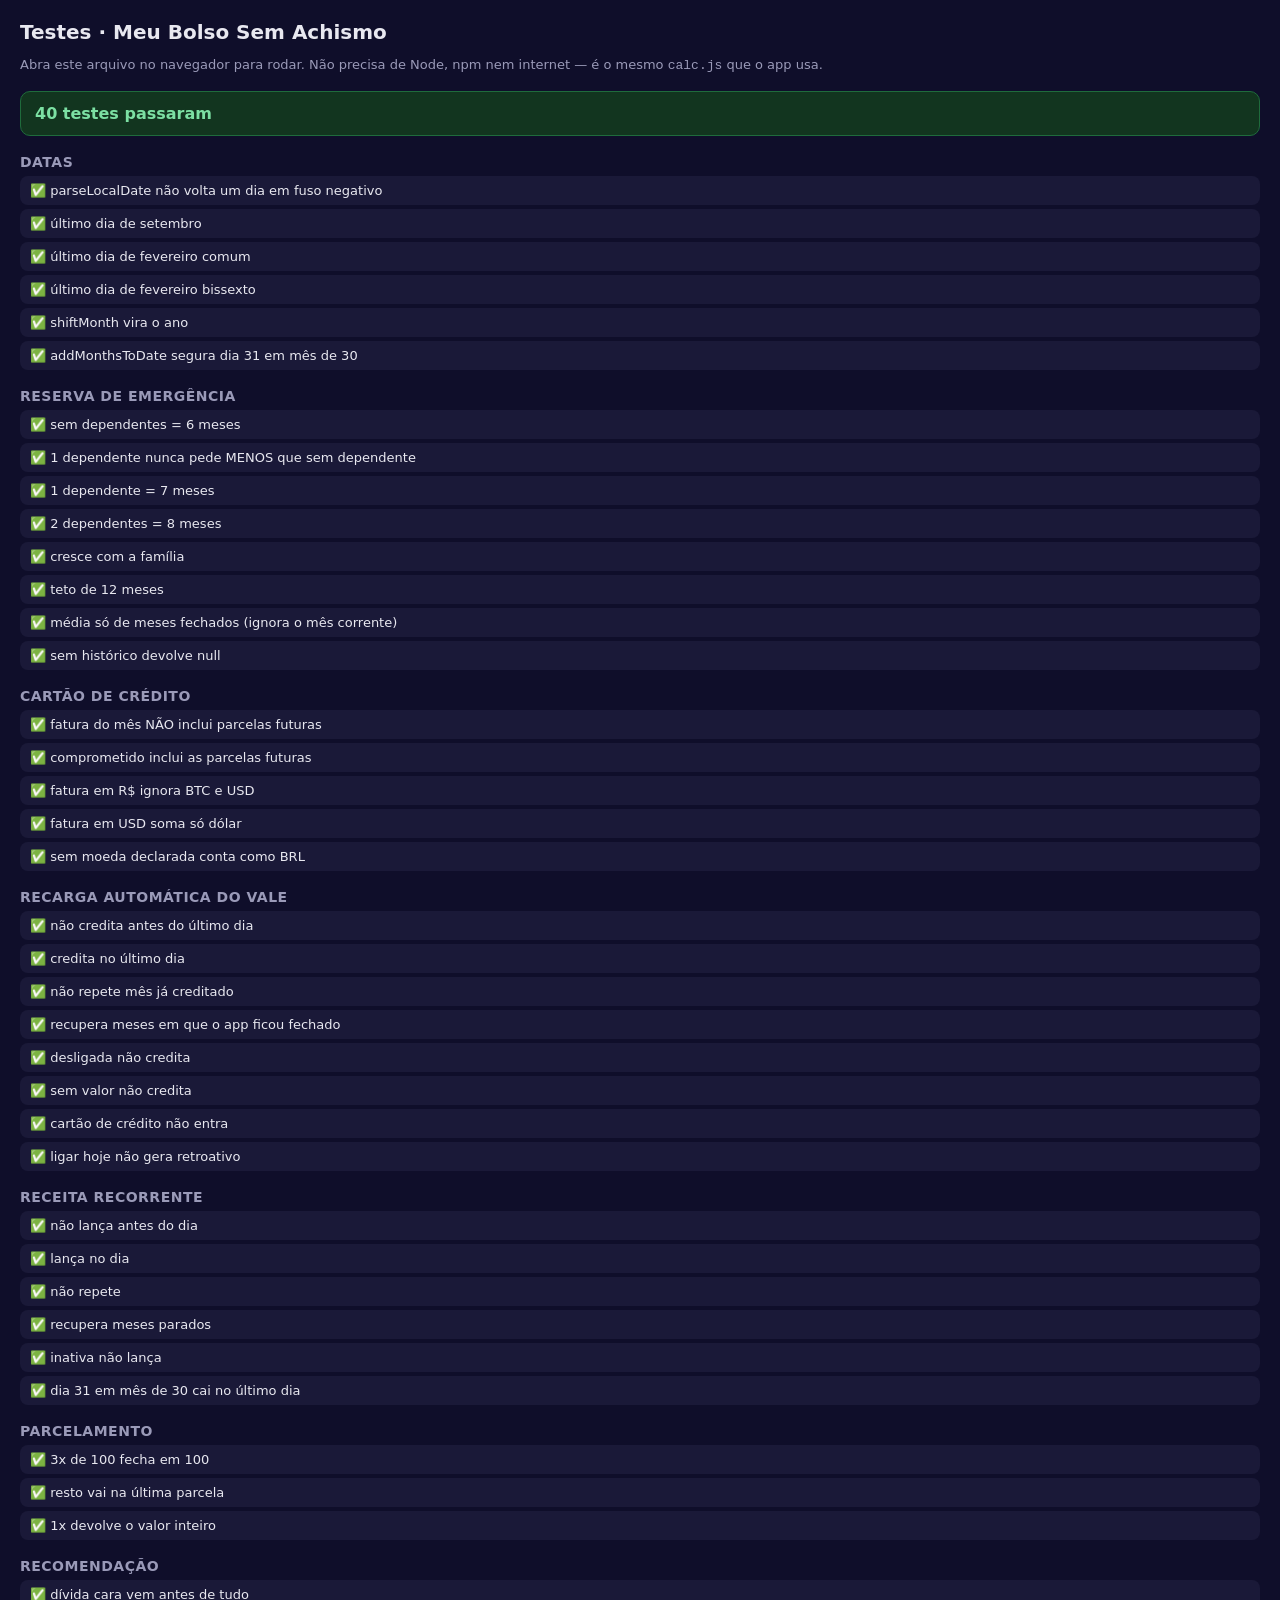
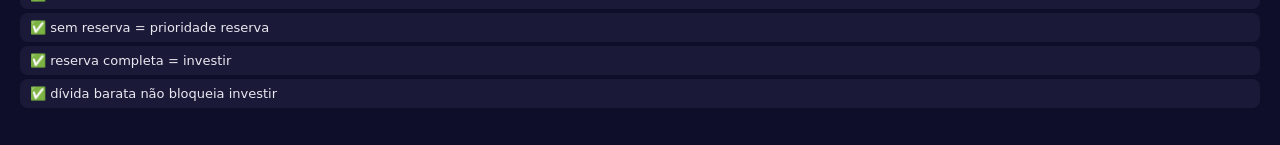
==== tests.html @ fb92d386 "Recarga automatica de vales, correcoes de calculo e testes Recarga automatica dos cartoes de aliment" ====
<!DOCTYPE html>
<html lang="pt-BR">
<head>
<meta charset="UTF-8">
<meta name="viewport" content="width=device-width, initial-scale=1">
<title>Testes · Meu Bolso Sem Achismo</title>
<style>
  body { font-family: system-ui, -apple-system, sans-serif; background:#0F0E2A; color:#E8E8F0; margin:0; padding:20px; }
  h1 { font-size:20px; margin:0 0 4px; }
  .sub { color:#9A9AB8; font-size:13px; margin-bottom:18px; }
  .resumo { padding:12px 14px; border-radius:10px; font-weight:600; margin-bottom:18px; }
  .tudo-ok { background:#12351F; color:#7CE0A3; border:1px solid #1F6B3C; }
  .falhou { background:#3A1620; color:#FF9BB0; border:1px solid #7A2438; }
  .grupo { margin-bottom:18px; }
  .grupo h2 { font-size:14px; text-transform:uppercase; letter-spacing:.5px; color:#9A9AB8; margin:0 0 6px; }
  .caso { padding:7px 10px; border-radius:8px; margin-bottom:4px; font-size:13px; background:#1A1938; }
  .ok::before { content:"✅ "; }
  .erro { background:#2A1420; color:#FF9BB0; }
  .erro::before { content:"❌ "; }
  .detalhe { display:block; color:#9A9AB8; font-size:12px; margin-top:3px; }
</style>
</head>
<body>

<h1>Testes · Meu Bolso Sem Achismo</h1>
<p class="sub">Abra este arquivo no navegador para rodar. Não precisa de Node, npm nem internet — é o mesmo <code>calc.js</code> que o app usa.</p>
<div id="resumo" class="resumo">Rodando…</div>
<div id="saida"></div>

<script src="js/calc.js"></script>
<script>
// Mini runner: sem framework, sem dependência. O objetivo é que rodar os testes
// nunca dependa de instalar nada — igual ao app, que roda offline.
const resultados = [];
let grupoAtual = 'geral';

function grupo(nome, fn) { grupoAtual = nome; fn(); }

function teste(nome, esperado, obtido) {
  const a = JSON.stringify(esperado);
  const b = JSON.stringify(obtido);
  resultados.push({ grupo: grupoAtual, nome, ok: a === b, esperado: a, obtido: b });
}

// ---------------------------------------------------------------- datas
grupo('Datas', () => {
  teste('parseLocalDate não volta um dia em fuso negativo',
    1, Calc.parseLocalDate('2026-09-01').getDate());
  teste('último dia de setembro', '2026-09-30', Calc.lastDayOfMonth('2026-09'));
  teste('último dia de fevereiro comum', '2027-02-28', Calc.lastDayOfMonth('2027-02'));
  teste('último dia de fevereiro bissexto', '2028-02-29', Calc.lastDayOfMonth('2028-02'));
  teste('shiftMonth vira o ano', '2027-01', Calc.shiftMonth('2026-12', 1));
  teste('addMonthsToDate segura dia 31 em mês de 30', '2026-04-30', Calc.addMonthsToDate('2026-03-31', 1));
});

// ------------------------------------------------- reserva de emergência
grupo('Reserva de emergência', () => {
  const meses = (d) => Calc.emergencyFundTarget(1000, d) / 1000;
  teste('sem dependentes = 6 meses', 6, meses(0));
  teste('1 dependente nunca pede MENOS que sem dependente', true, meses(1) >= meses(0));
  teste('1 dependente = 7 meses', 7, meses(1));
  teste('2 dependentes = 8 meses', 8, meses(2));
  teste('cresce com a família', true, meses(3) > meses(2));
  teste('teto de 12 meses', 12, meses(20));

  const txs = [
    { type:'expense', amount:1000, date:'2026-06-10', currency:'BRL' },
    { type:'expense', amount:2000, date:'2026-07-10', currency:'BRL' },
    { type:'expense', amount:3000, date:'2026-08-10', currency:'BRL' },
  ];
  const media = Calc.averageMonthlyExpenses(txs, 3);
  teste('média só de meses fechados (ignora o mês corrente)', true, media === null || media > 0);
  teste('sem histórico devolve null', null, Calc.averageMonthlyExpenses([], 3));
});

// ------------------------------------------------------ cartão de crédito
grupo('Cartão de crédito', () => {
  const parcelado = [
    { cardId:'c1', type:'expense', amount:100, date: Calc.currentMonthKey()+'-15', currency:'BRL' },
    { cardId:'c1', type:'expense', amount:100, date: Calc.shiftMonth(Calc.currentMonthKey(),1)+'-15', currency:'BRL' },
    { cardId:'c1', type:'expense', amount:100, date: Calc.shiftMonth(Calc.currentMonthKey(),2)+'-15', currency:'BRL' },
  ];
  teste('fatura do mês NÃO inclui parcelas futuras', 100, Calc.cardInvoiceTotal('c1', parcelado));
  teste('comprometido inclui as parcelas futuras', 300, Calc.cardCommitted('c1', parcelado));

  const multimoeda = [
    { cardId:'c2', type:'expense', amount:200,  date: Calc.currentMonthKey()+'-10', currency:'BRL' },
    { cardId:'c2', type:'expense', amount:0.01, date: Calc.currentMonthKey()+'-11', currency:'BTC' },
    { cardId:'c2', type:'expense', amount:50,   date: Calc.currentMonthKey()+'-12', currency:'USD' },
  ];
  teste('fatura em R$ ignora BTC e USD', 200, Calc.cardInvoiceTotal('c2', multimoeda));
  teste('fatura em USD soma só dólar', 50, Calc.cardInvoiceTotal('c2', multimoeda, Calc.currentMonthKey(), 'USD'));
  teste('sem moeda declarada conta como BRL', 200, Calc.cardInvoiceTotal('c2', multimoeda));
});

// --------------------------------------------------- recarga automática
grupo('Recarga automática do vale', () => {
  const base = { kind:'refeicao', monthlyDeposit:500, autoRecharge:true, rechargeSince:'2026-09', rechargedMonths:[] };
  const p = (card, hoje) => Calc.pendingRechargeMonths(card, hoje);

  teste('não credita antes do último dia', [], p(base, '2026-09-29'));
  teste('credita no último dia', ['2026-09'], p(base, '2026-09-30'));
  teste('não repete mês já creditado', [], p({...base, rechargedMonths:['2026-09']}, '2026-09-30'));
  teste('recupera meses em que o app ficou fechado', ['2026-09','2026-10','2026-11'], p(base, '2026-11-30'));
  teste('desligada não credita', [], p({...base, autoRecharge:false}, '2026-12-31'));
  teste('sem valor não credita', [], p({...base, monthlyDeposit:0}, '2026-12-31'));
  teste('cartão de crédito não entra', [], p({...base, kind:'credito'}, '2026-12-31'));
  teste('ligar hoje não gera retroativo', [], p({...base, rechargeSince:'2026-12'}, '2026-12-15'));
});

// -------------------------------------------------- receita recorrente
grupo('Receita recorrente', () => {
  const salario = { amount:5000, payDay:5, since:'2026-09', postedMonths:[], active:true };
  const meses = (item, hoje) => Calc.pendingIncomeMonths(item, hoje).map((x) => x.month);

  teste('não lança antes do dia', [], meses(salario, '2026-09-04'));
  teste('lança no dia', ['2026-09'], meses(salario, '2026-09-05'));
  teste('não repete', [], meses({...salario, postedMonths:['2026-09']}, '2026-09-20'));
  teste('recupera meses parados', ['2026-09','2026-10'], meses(salario, '2026-10-06'));
  teste('inativa não lança', [], meses({...salario, active:false}, '2026-12-31'));

  const dia31 = { amount:100, payDay:31, since:'2026-11', postedMonths:[], active:true };
  teste('dia 31 em mês de 30 cai no último dia', '2026-11-30', Calc.pendingIncomeMonths(dia31, '2026-11-30')[0].date);
});

// ------------------------------------------------------------ parcelas
grupo('Parcelamento', () => {
  teste('3x de 100 fecha em 100', 100, Calc.splitInstallments(100, 3).reduce((a,b)=>a+b,0));
  teste('resto vai na última parcela', [33.33,33.33,33.34], Calc.splitInstallments(100, 3));
  teste('1x devolve o valor inteiro', [50], Calc.splitInstallments(50, 1));
});

// ----------------------------------------------------- recomendação CFP
grupo('Recomendação', () => {
  const r = (o) => Calc.progressRecommendation(o).priority;
  teste('dívida cara vem antes de tudo', 0, r({emergencyBalance:99999, emergencyTarget:1000, hasDebt:true, debtHigh:true}));
  teste('sem reserva = prioridade reserva', 1, r({emergencyBalance:0, emergencyTarget:10000, hasDebt:false}));
  teste('reserva completa = investir', 3, r({emergencyBalance:10000, emergencyTarget:10000, hasDebt:false}));
  teste('dívida barata não bloqueia investir', 3, r({emergencyBalance:10000, emergencyTarget:10000, hasDebt:false, hasCheapDebt:true}));
});

// ------------------------------------------------------------- render
const porGrupo = {};
resultados.forEach((r) => { (porGrupo[r.grupo] = porGrupo[r.grupo] || []).push(r); });

const falhas = resultados.filter((r) => !r.ok);
const resumo = document.getElementById('resumo');
resumo.className = 'resumo ' + (falhas.length ? 'falhou' : 'tudo-ok');
resumo.textContent = falhas.length
  ? `${falhas.length} de ${resultados.length} testes falharam`
  : `${resultados.length} testes passaram`;

document.getElementById('saida').innerHTML = Object.entries(porGrupo).map(([nome, casos]) => `
  <div class="grupo">
    <h2>${nome}</h2>
    ${casos.map((c) => `
      <div class="caso ${c.ok ? 'ok' : 'erro'}">${c.nome}
        ${c.ok ? '' : `<span class="detalhe">esperado ${c.esperado} · obtido ${c.obtido}</span>`}
      </div>`).join('')}
  </div>`).join('');
</script>

</body>
</html>
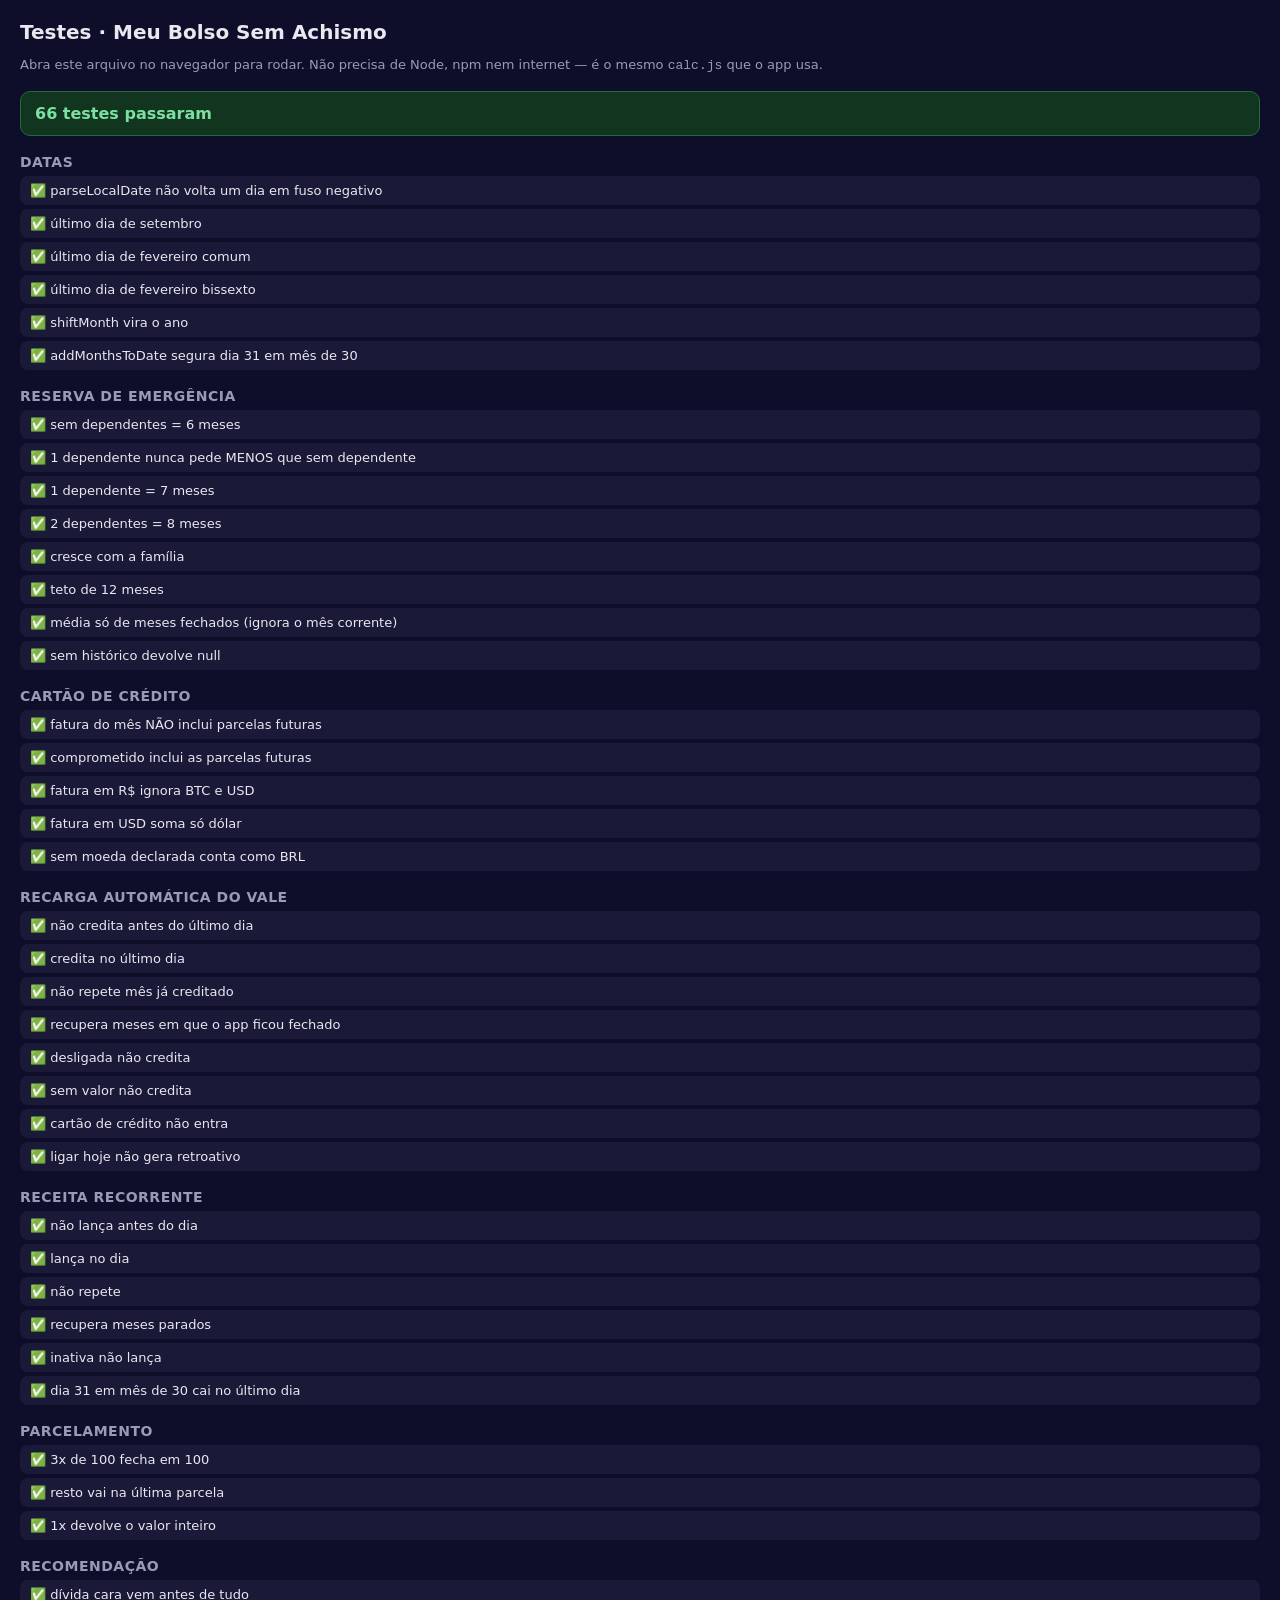
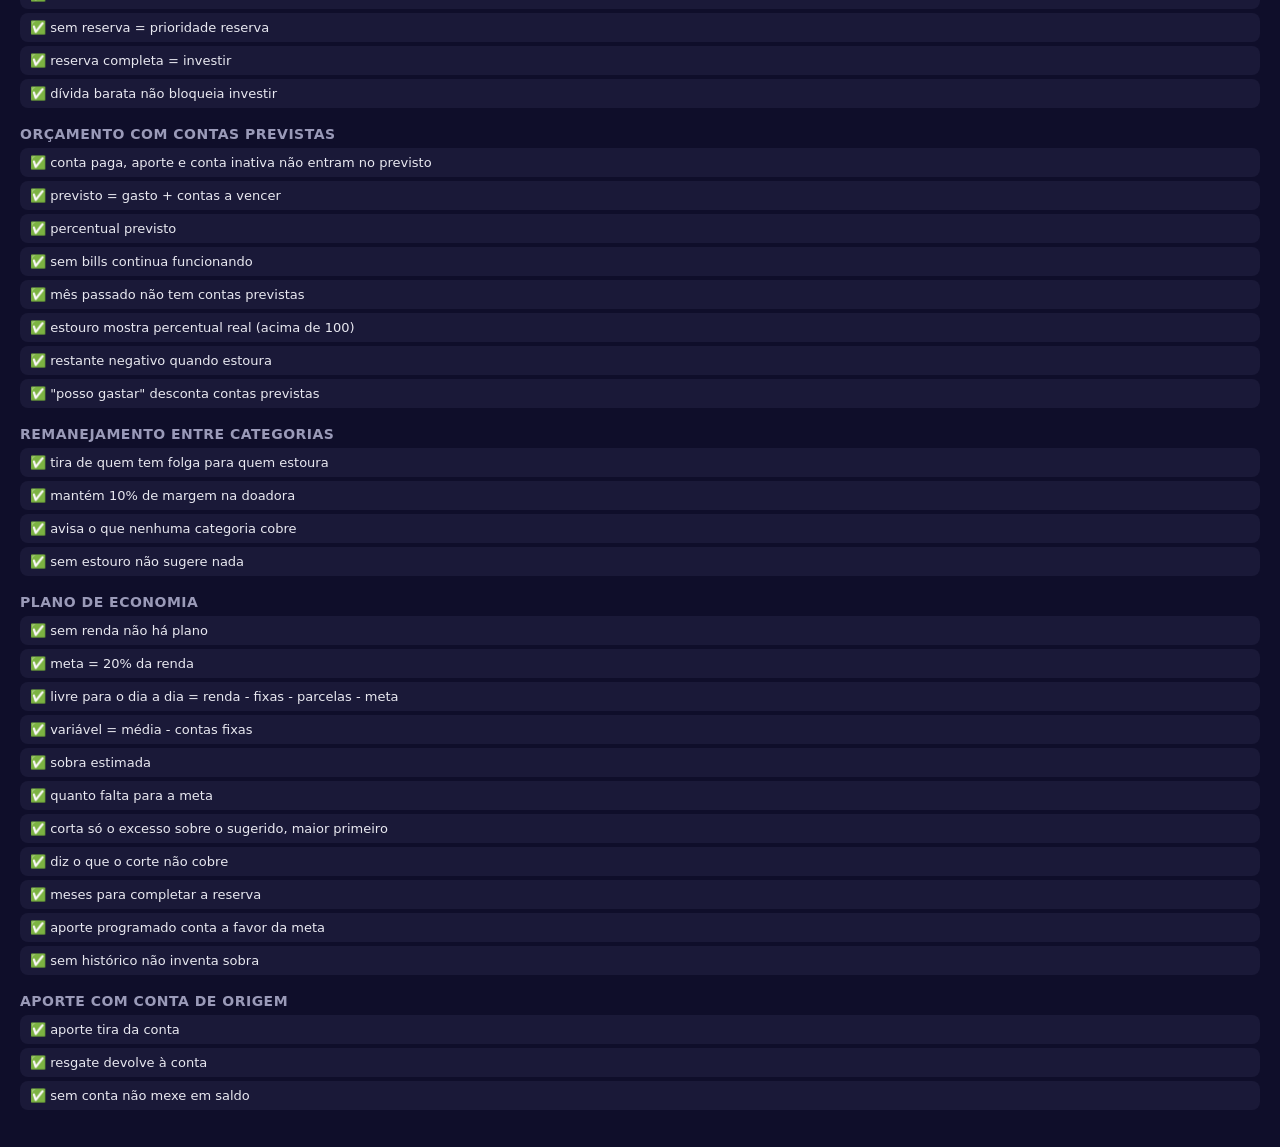
==== commit 4a2d2bd1: "Guardar dinheiro direto da conta, alertas recolhidos e orçamento com previsão - Aporte/resgate agora" ====
--- a/tests.html
+++ b/tests.html
@@ -139,6 +139,86 @@
   teste('dívida barata não bloqueia investir', 3, r({emergencyBalance:10000, emergencyTarget:10000, hasDebt:false, hasCheapDebt:true}));
 });
 
+// ------------------------------------------- orçamento com contas previstas
+grupo('Orçamento com contas previstas', () => {
+  const mes = Calc.currentMonthKey();
+  const budgets = [
+    { category:'Moradia', month:mes, limitAmount:1000 },
+    { category:'Lazer', month:mes, limitAmount:500 },
+  ];
+  const txs = [
+    { type:'expense', category:'Moradia', amount:600, date: mes+'-05', currency:'BRL' },
+    { type:'expense', category:'Lazer', amount:100, date: mes+'-06', currency:'BRL' },
+  ];
+  const bills = [
+    { name:'Luz', category:'Moradia', amount:300, dueDay:20, paidMonths:[], active:true },
+    { name:'Condomínio', category:'Moradia', amount:250, dueDay:10, paidMonths:[mes], active:true },
+    { name:'Previdência', category:'Moradia', amount:999, dueDay:10, paidMonths:[], active:true, isInvestment:true },
+    { name:'Antiga', category:'Moradia', amount:999, dueDay:10, paidMonths:[], active:false },
+  ];
+  const st = Calc.budgetStatus(budgets, txs, mes, bills);
+  const moradia = st.find((s) => s.category === 'Moradia');
+  teste('conta paga, aporte e conta inativa não entram no previsto', 300, moradia.committed);
+  teste('previsto = gasto + contas a vencer', 900, moradia.projected);
+  teste('percentual previsto', 90, moradia.projectedPercent);
+  teste('sem bills continua funcionando', 0, Calc.budgetStatus(budgets, txs, mes).find((s) => s.category === 'Moradia').committed);
+  teste('mês passado não tem contas previstas', {}, Calc.committedBillsByCategory(bills, Calc.shiftMonth(mes, -1)));
+
+  const estourado = Calc.budgetStatus(budgets, [...txs, { type:'expense', category:'Moradia', amount:300, date: mes+'-07', currency:'BRL' }], mes, bills)
+    .find((s) => s.category === 'Moradia');
+  teste('estouro mostra percentual real (acima de 100)', 120, Math.round(estourado.projectedPercent));
+  teste('restante negativo quando estoura', -200, estourado.remaining);
+
+  const sim = Calc.canSpend({ amount: 200, installments: 1, budgetStatus: moradia });
+  teste('"posso gastar" desconta contas previstas', false, sim.canSpend);
+});
+
+grupo('Remanejamento entre categorias', () => {
+  const st = [
+    { category:'Moradia', limitAmount:1000, projected:1200 },
+    { category:'Lazer', limitAmount:500, projected:100 },
+    { category:'Saúde', limitAmount:200, projected:190 },
+  ];
+  const moves = Calc.reallocationSuggestions(st);
+  teste('tira de quem tem folga para quem estoura', [{ from:'Lazer', to:'Moradia', amount:200 }], moves);
+
+  const pouca = Calc.reallocationSuggestions([
+    { category:'Moradia', limitAmount:1000, projected:1500 },
+    { category:'Lazer', limitAmount:500, projected:100 },
+  ]);
+  teste('mantém 10% de margem na doadora', 350, pouca[0].amount);
+  teste('avisa o que nenhuma categoria cobre', { from:null, to:'Moradia', amount:150 }, pouca[1]);
+  teste('sem estouro não sugere nada', [], Calc.reallocationSuggestions([{ category:'Lazer', limitAmount:500, projected:100 }]));
+});
+
+grupo('Plano de economia', () => {
+  teste('sem renda não há plano', null, Calc.savingsPlan({ income: 0 }));
+  const p = Calc.savingsPlan({
+    income: 5000, fixedBills: 2000, installments: 300, avgExpenses: 4500,
+    variableByCategory: { 'Lazer': 1000, 'Alimentação': 900, 'Saúde': 100 },
+    recommendedPct: { 'Lazer': 12, 'Alimentação': 14 },
+    emergencyGap: 3000,
+  });
+  teste('meta = 20% da renda', 1000, p.target);
+  teste('livre para o dia a dia = renda - fixas - parcelas - meta', 1700, p.freeForVariable);
+  teste('variável = média - contas fixas', 2500, p.variable);
+  teste('sobra estimada', 200, p.estimatedSavings);
+  teste('quanto falta para a meta', 800, p.gap);
+  teste('corta só o excesso sobre o sugerido, maior primeiro', [{ category:'Lazer', current:1000, suggested:600, cut:400 }, { category:'Alimentação', current:900, suggested:700, cut:200 }], p.cuts);
+  teste('diz o que o corte não cobre', 200, p.uncovered);
+  teste('meses para completar a reserva', 3, p.monthsToReserve);
+
+  const comAporte = Calc.savingsPlan({ income: 5000, investmentBills: 400 });
+  teste('aporte programado conta a favor da meta', 600, comAporte.toSetAside);
+  teste('sem histórico não inventa sobra', null, comAporte.estimatedSavings);
+});
+
+grupo('Aporte com conta de origem', () => {
+  teste('aporte tira da conta', -300, Calc.investmentAccountDelta({ accountId:'a', movement:'aporte', amount:300 }));
+  teste('resgate devolve à conta', 300, Calc.investmentAccountDelta({ accountId:'a', movement:'resgate', amount:300 }));
+  teste('sem conta não mexe em saldo', 0, Calc.investmentAccountDelta({ movement:'aporte', amount:300 }));
+});
+
 // ------------------------------------------------------------- render
 const porGrupo = {};
 resultados.forEach((r) => { (porGrupo[r.grupo] = porGrupo[r.grupo] || []).push(r); });
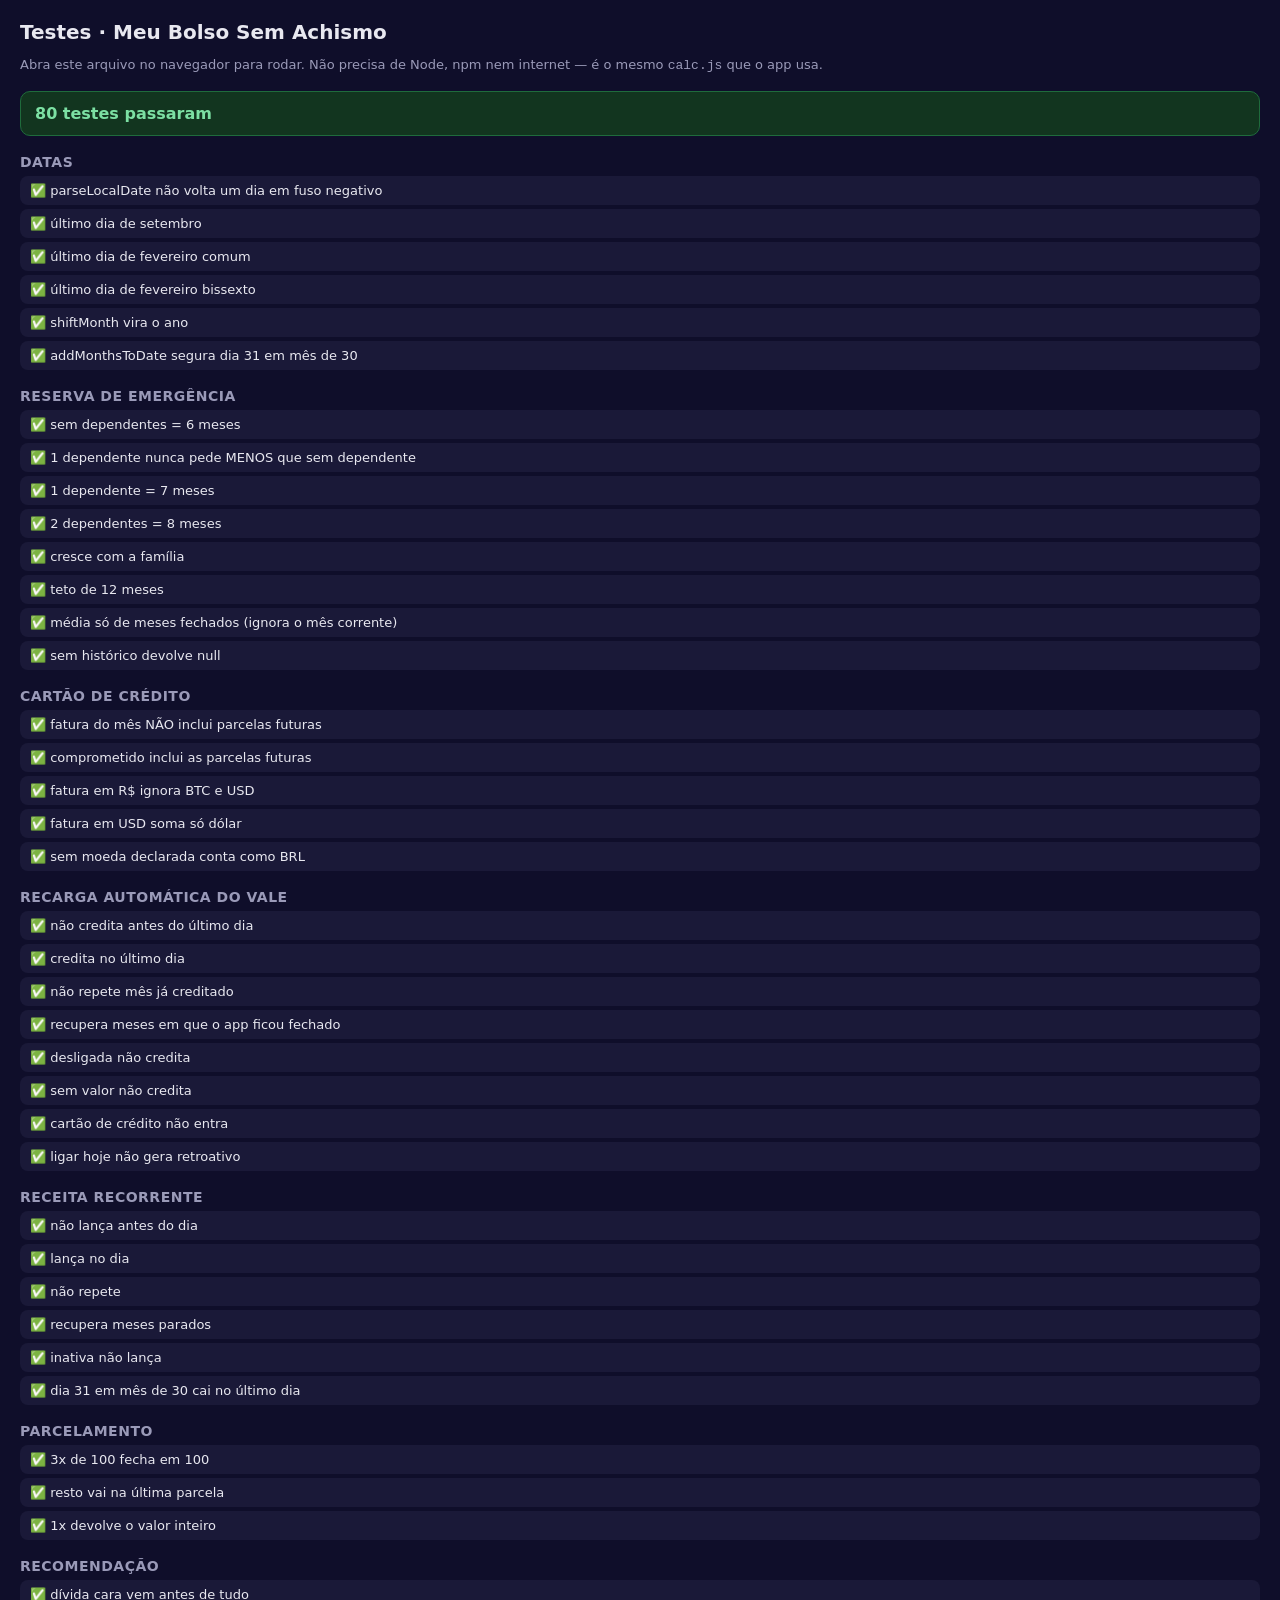
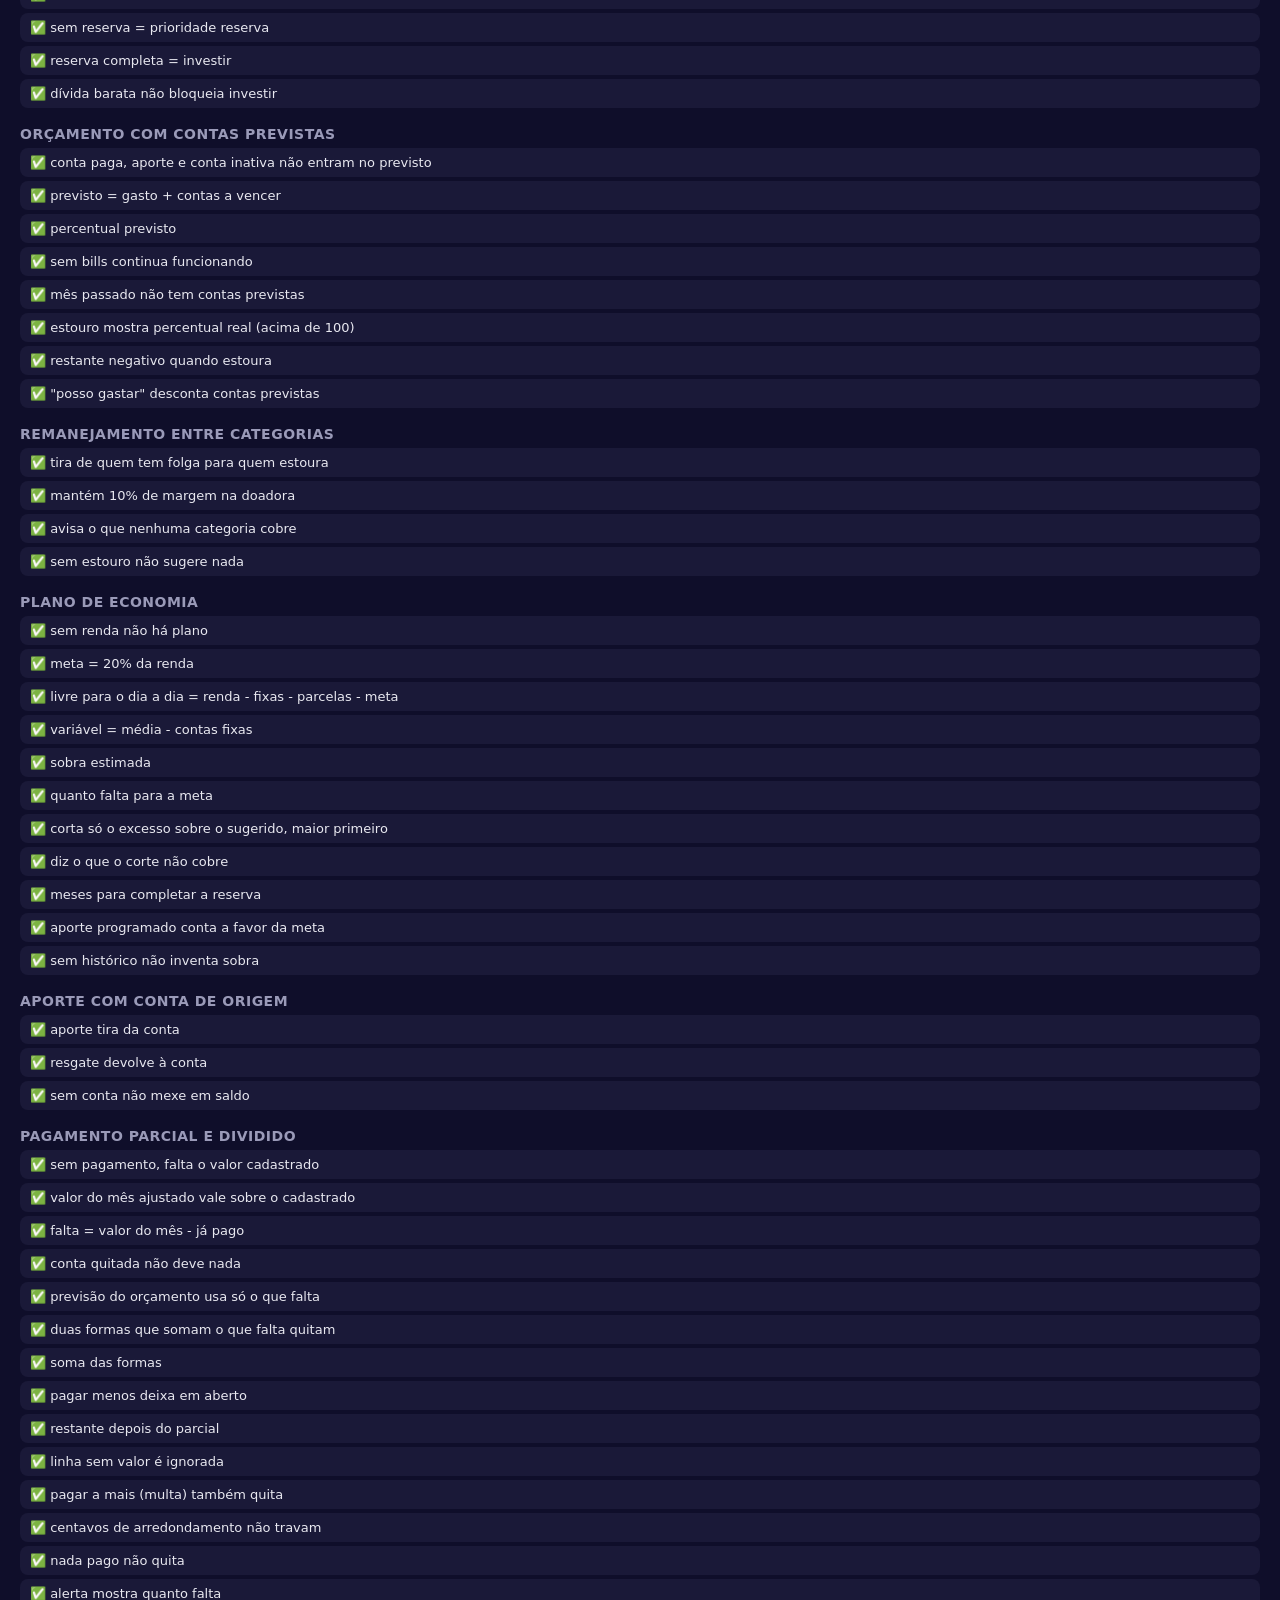
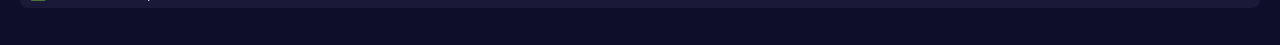
==== commit ad3e6621: "Permite pagar conta e fatura em partes e com mais de uma forma - Pagar conta fixa e fatura agora ace" ====
--- a/tests.html
+++ b/tests.html
@@ -219,6 +219,33 @@
   teste('sem conta não mexe em saldo', 0, Calc.investmentAccountDelta({ movement:'aporte', amount:300 }));
 });
 
+grupo('Pagamento parcial e dividido', () => {
+  const mes = Calc.currentMonthKey();
+  const luz = { name:'Luz', category:'Moradia', amount:250, dueDay:20, paidMonths:[], active:true };
+  teste('sem pagamento, falta o valor cadastrado', 250, Calc.billRemaining(luz, mes));
+
+  const parcial = { ...luz, partialPaid:{ [mes]:100 }, monthAmount:{ [mes]:230 } };
+  teste('valor do mês ajustado vale sobre o cadastrado', 230, Calc.billAmountForMonth(parcial, mes));
+  teste('falta = valor do mês - já pago', 130, Calc.billRemaining(parcial, mes));
+  teste('conta quitada não deve nada', 0, Calc.billRemaining({ ...parcial, paidMonths:[mes] }, mes));
+  teste('previsão do orçamento usa só o que falta', { Moradia:130 }, Calc.committedBillsByCategory([parcial], mes));
+
+  const dividido = Calc.paymentSplitSummary([{ source:'acc:a', amount:80 }, { source:'card:c', amount:50 }], 230, 100);
+  teste('duas formas que somam o que falta quitam', true, dividido.settles);
+  teste('soma das formas', 130, dividido.paying);
+
+  const meio = Calc.paymentSplitSummary([{ source:'acc:a', amount:100 }], 250, 0);
+  teste('pagar menos deixa em aberto', false, meio.settles);
+  teste('restante depois do parcial', 150, meio.remainingAfter);
+  teste('linha sem valor é ignorada', 1, Calc.paymentSplitSummary([{ source:'acc:a', amount:10 }, { source:'none', amount:0 }], 10).lines.length);
+  teste('pagar a mais (multa) também quita', true, Calc.paymentSplitSummary([{ source:'acc:a', amount:260 }], 250).settles);
+  teste('centavos de arredondamento não travam', true, Calc.paymentSplitSummary([{ amount:33.33 }, { amount:33.33 }, { amount:33.34 }], 100).settles);
+  teste('nada pago não quita', false, Calc.paymentSplitSummary([], 0).settles);
+
+  const alerta = Calc.billAlerts([{ ...parcial, dueDay: new Date().getDate() }], mes)[0];
+  teste('alerta mostra quanto falta', true, !!alerta && alerta.message.includes('faltam'));
+});
+
 // ------------------------------------------------------------- render
 const porGrupo = {};
 resultados.forEach((r) => { (porGrupo[r.grupo] = porGrupo[r.grupo] || []).push(r); });
